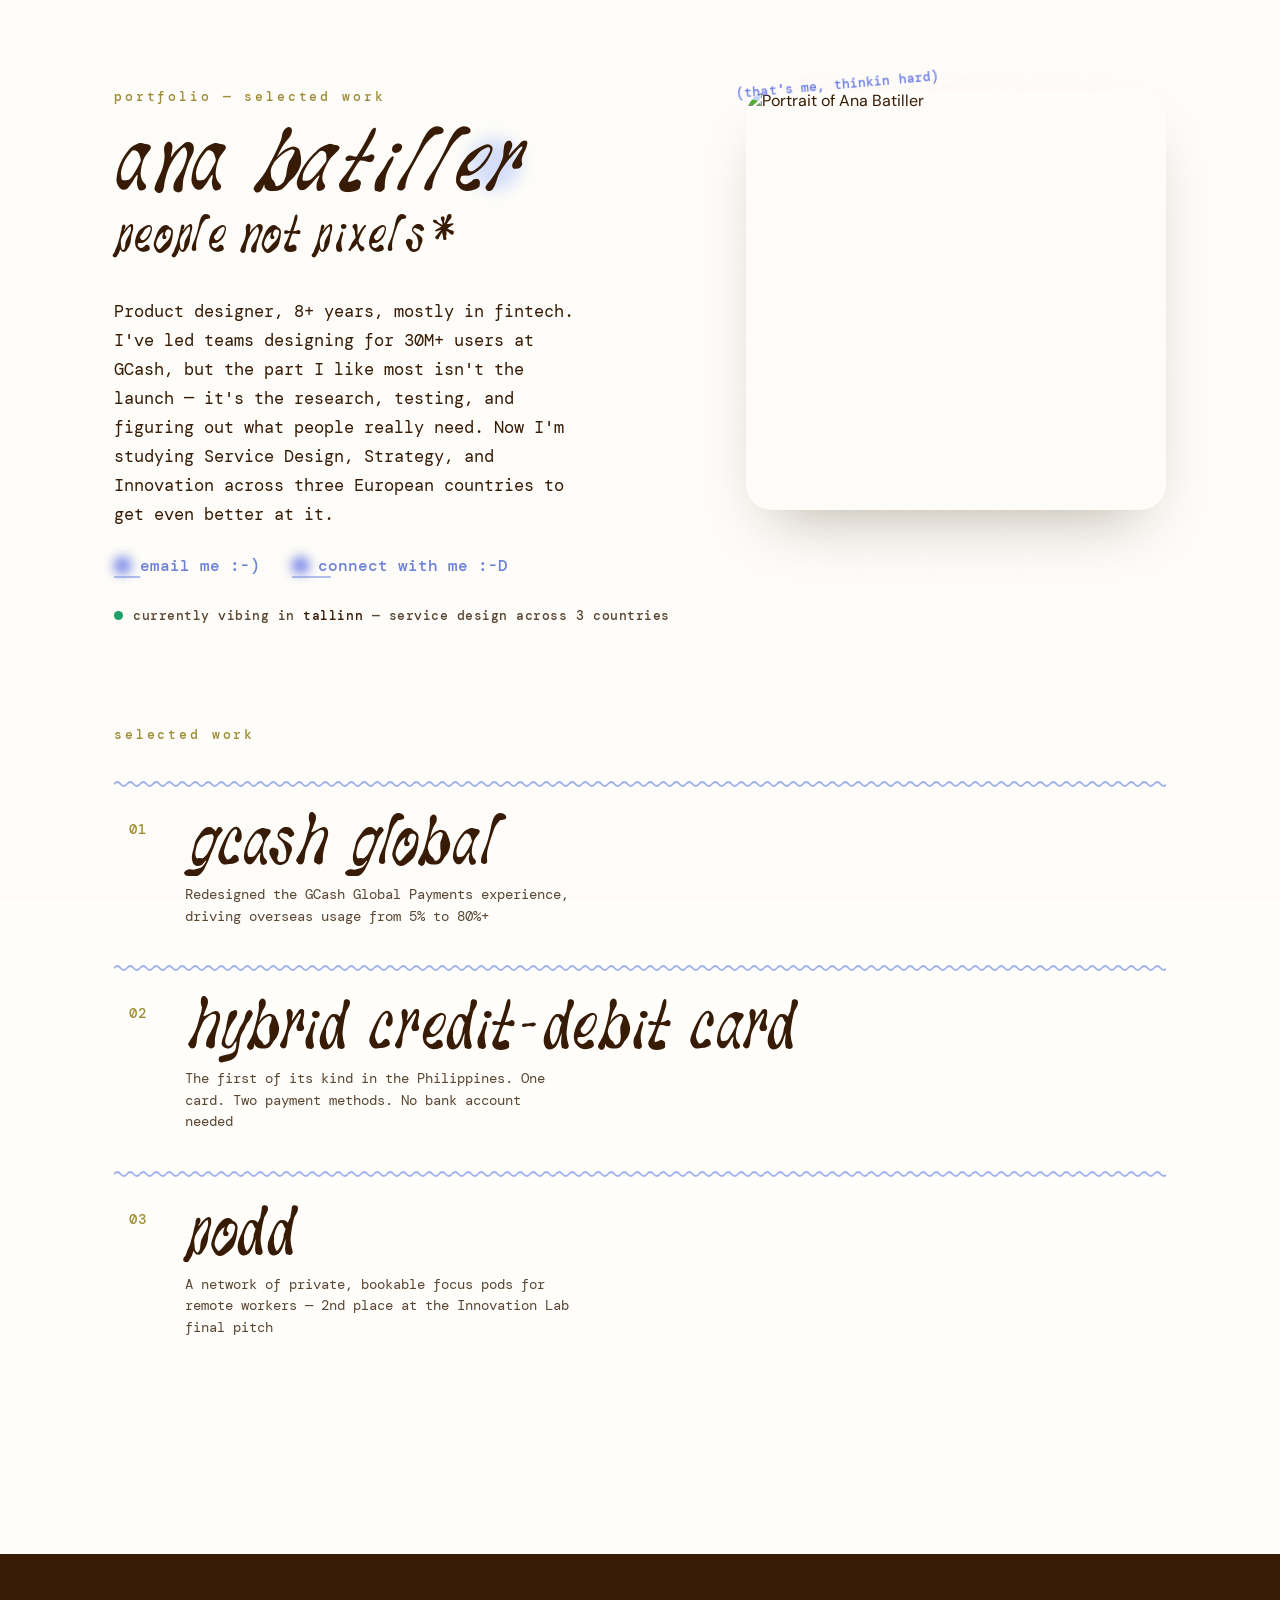
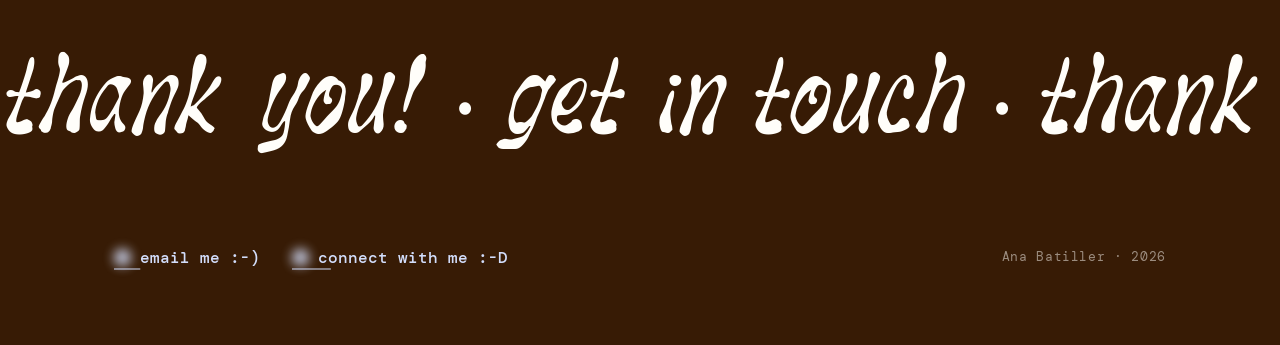
==== index.html @ cfeac2da "Build the production static site from the design prototypes Deployable pages at the repo root, recre" ====
<!DOCTYPE html>
<html lang="en">
<head>
<meta charset="utf-8">
<meta name="viewport" content="width=device-width, initial-scale=1">
<title>Ana Batiller — Product Designer</title>
<meta name="description" content="Product designer, 8+ years, mostly in fintech. Selected work: GCash Global, Hybrid Credit-Debit Card, and PODD.">
<meta property="og:title" content="Ana Batiller — Product Designer">
<meta property="og:description" content="Product designer, 8+ years, mostly in fintech. People not pixels.">
<meta property="og:type" content="website">
<meta property="og:image" content="images/ab-portrait.webp">
<link rel="icon" href="data:image/svg+xml,%3Csvg xmlns='http://www.w3.org/2000/svg' viewBox='0 0 64 64'%3E%3Cdefs%3E%3Cfilter id='b' x='-50%25' y='-50%25' width='200%25' height='200%25'%3E%3CfeGaussianBlur stdDeviation='4'/%3E%3C/filter%3E%3C/defs%3E%3Ccircle cx='32' cy='32' r='20' fill='%236E82DB' filter='url(%23b)'/%3E%3C/svg%3E">
<link rel="preconnect" href="https://fonts.googleapis.com">
<link rel="preconnect" href="https://fonts.gstatic.com" crossorigin>
<link rel="stylesheet" href="https://fonts.googleapis.com/css2?family=Fraunces:ital,opsz,wght,SOFT@0,9..144,300..900,0..100;1,9..144,300..900,0..100&family=DM+Mono:ital,wght@0,400;0,500;1,400&family=DM+Sans:opsz,wght@9..40,400;9..40,500;9..40,700&display=swap">
<link rel="stylesheet" href="assets/site.css">
<script>(function(){try{if(!window.matchMedia('(prefers-reduced-motion: reduce)').matches){document.documentElement.classList.add('js-anim');}}catch(e){}})();</script>
<style>
  /* ---- hero wordmark (page-specific) ---- */
  .ab-ltr{display:inline-block;}
  .ab-ltr-in{display:inline-block; will-change:transform;}
  @keyframes ab-rise{from{opacity:0; transform:translateY(90%) rotate(5deg);} to{opacity:1; transform:none;}}
  html.js-anim .ab-ltr{opacity:0; animation:ab-rise .8s var(--ease-out) forwards;}
  html.reveal-all .ab-ltr{opacity:1 !important; animation:none !important;}
  /* ---- work index (page-specific) ---- */
  .ab-idx-row{position:relative; display:grid; grid-template-columns:auto 1fr; align-items:center; gap:clamp(16px,3vw,44px); padding:clamp(22px,2.8vw,38px) clamp(6px,1.2vw,18px); background-image:url("data:image/svg+xml,%3Csvg xmlns='http://www.w3.org/2000/svg' width='26' height='9' viewBox='0 0 26 9' fill='none'%3E%3Cpath d='M0 5 Q3.25 1 6.5 5 T13 5 T19.5 5 T26 5' stroke='%239FB2EE' stroke-width='1.8' stroke-linecap='round'/%3E%3C/svg%3E"); background-repeat:repeat-x; background-position:top left; background-size:26px 9px; text-decoration:none; color:var(--ink);}
  .ab-idx-row::before{content:""; position:absolute; top:0; bottom:0; left:-50vw; right:-50vw; z-index:-1; background:transparent; pointer-events:none; transition:background .45s cubic-bezier(.16,1,.3,1);}
  .ab-idx-row:hover::before{background:var(--skyTint);}
  .ab-idx-num{font:500 14px/1 'DM Mono',monospace; letter-spacing:.05em; color:var(--olive); align-self:start; padding-top:.5em; transition:color .4s;}
  .ab-idx-row:hover .ab-idx-num{color:var(--accent);}
  .ab-idx-title{margin:0; font-family:'DM Mono',monospace; font-variation-settings:'opsz' 144,'SOFT' 60; font-weight:500; font-size:clamp(30px,4.8vw,60px); line-height:.95; letter-spacing:-.03em; color:var(--ink); transition:color .45s cubic-bezier(.16,1,.3,1);}
  .ab-idx-row:hover .ab-idx-title{color:var(--accent);}
  .ab-idx-meta{margin:12px 0 0; font:400 14px/1.55 'DM Mono',monospace; color:var(--body); max-width:48ch;}
</style>
</head>
<body>
<div style="font-family:'DM Sans',sans-serif; position:relative;">

  <!-- ============================== HERO ============================== -->
  <header style="max-width:1180px; margin:0 auto; padding:clamp(40px,7vw,96px) clamp(24px,5vw,64px) clamp(48px,6vw,80px);">
    <div class="ab-hero-grid" style="display:grid; grid-template-columns:1.15fr .85fr; gap:clamp(32px,5vw,72px); align-items:start;">
      <div>
        <div data-reveal="" style="font:500 13px/1 'DM Mono',monospace; letter-spacing:.22em; text-transform:lowercase; color:var(--olive); margin-bottom:28px;">Portfolio — Selected work</div>
        <div class="ab-wordmark" style="display:inline-block; position:relative;">
          <h1 style="margin:0; position:relative; white-space:nowrap; font-family:'DM Mono',monospace; font-variation-settings:'opsz' 144,'SOFT' 90; font-weight:340; font-size:clamp(40px,6vw,80px); line-height:.86; letter-spacing:-.02em;"><span class="ab-ltr" style="animation-delay:0s"><span class="ab-ltr-in">a</span></span><span class="ab-ltr" style="animation-delay:.05s"><span class="ab-ltr-in">n</span></span><span class="ab-ltr" style="animation-delay:.1s"><span class="ab-ltr-in">a</span></span><span style="display:inline-block; width:.3em"></span><span class="ab-ltr" style="animation-delay:.18s"><span class="ab-ltr-in" style="font-style:italic">b</span></span><span class="ab-ltr" style="animation-delay:.23s"><span class="ab-ltr-in" style="font-style:italic">a</span></span><span class="ab-ltr" style="animation-delay:.28s"><span class="ab-ltr-in" style="font-style:italic">t</span></span><span class="ab-ltr" style="animation-delay:.33s"><span class="ab-ltr-in" style="font-style:italic">i</span></span><span class="ab-ltr" style="animation-delay:.38s"><span class="ab-ltr-in" style="font-style:italic">l</span></span><span class="ab-ltr" style="animation-delay:.43s"><span class="ab-ltr-in" style="font-style:italic">l</span></span><span class="ab-ltr" style="animation-delay:.48s"><span class="ab-ltr-in" style="font-style:italic">e</span></span><span class="ab-ltr" style="animation-delay:.53s"><span class="ab-ltr-in" style="font-style:italic">r</span></span><span class="ab-blob" aria-hidden="true" style="position:absolute; right:-.04em; top:50%; margin-top:-.34em; width:.68em; height:.68em; border-radius:50%; background:var(--sky); filter:blur(8px); opacity:.9; z-index:-1; animation:ab-float 6s ease-in-out infinite;"></span></h1>
        </div>
        <div class="ab-wordmark" style="margin-top:18px; display:block; position:relative;">
          <h2 style="margin:0; font-family:'DM Mono',monospace; font-variation-settings:'opsz' 96,'SOFT' 60; font-weight:500; font-size:clamp(26px,3.4vw,46px); line-height:1.02; letter-spacing:-.02em;"><span class="ab-ltr" style="animation-delay:0s"><span class="ab-ltr-in">P</span></span><span class="ab-ltr" style="animation-delay:.04s"><span class="ab-ltr-in">e</span></span><span class="ab-ltr" style="animation-delay:.08s"><span class="ab-ltr-in">o</span></span><span class="ab-ltr" style="animation-delay:.12s"><span class="ab-ltr-in">p</span></span><span class="ab-ltr" style="animation-delay:.16s"><span class="ab-ltr-in">l</span></span><span class="ab-ltr" style="animation-delay:.2s"><span class="ab-ltr-in">e</span></span><span style="display:inline-block; width:.3em"></span><span class="ab-ltr" style="animation-delay:.26s"><span class="ab-ltr-in">n</span></span><span class="ab-ltr" style="animation-delay:.3s"><span class="ab-ltr-in">o</span></span><span class="ab-ltr" style="animation-delay:.34s"><span class="ab-ltr-in">t</span></span><span style="display:inline-block; width:.3em"></span><span class="ab-ltr" style="animation-delay:.4s"><span class="ab-ltr-in">p</span></span><span class="ab-ltr" style="animation-delay:.44s"><span class="ab-ltr-in">i</span></span><span class="ab-ltr" style="animation-delay:.48s"><span class="ab-ltr-in">x</span></span><span class="ab-ltr" style="animation-delay:.52s"><span class="ab-ltr-in">e</span></span><span class="ab-ltr" style="animation-delay:.56s"><span class="ab-ltr-in">l</span></span><span class="ab-ltr" style="animation-delay:.6s"><span class="ab-ltr-in">s</span></span><span style="display:inline-block; width:.15em"></span><span class="ab-ltr" style="animation-delay:.66s"><span class="ab-ltr-in">*</span></span></h2>
        </div>
        <p data-reveal="" style="max-width:46ch; font:400 17px/1.7 'DM Mono',monospace; color:var(--ink); margin:clamp(24px,3vw,40px) 0 28px;">Product designer, 8+ years, mostly in fintech. I've led teams designing for 30M+ users at GCash, but the part I like most isn't the launch — it's the research, testing, and figuring out what people really need. Now I'm studying Service Design, Strategy, and Innovation across three European countries to get even better at it.</p>
        <div data-reveal="" style="display:flex; gap:32px; flex-wrap:wrap; align-items:center;">
          <a class="ablink" data-magnetic="" href="mailto:anabatillerr@gmail.com" style="display:inline-flex; align-items:center; gap:9px;"><span aria-hidden="true" style="width:17px; height:17px; border-radius:50%; background:var(--accent); filter:blur(6px); opacity:.85;"></span>email me :-)</a>
          <a class="ablink" data-magnetic="" href="https://www.linkedin.com/in/anapatriciabatiller/" target="_blank" rel="noopener" style="display:inline-flex; align-items:center; gap:9px;"><span aria-hidden="true" style="width:17px; height:17px; border-radius:50%; background:var(--accent); filter:blur(6px); opacity:.85;"></span>connect with me :-D</a>
        </div>
        <div data-reveal="" style="margin-top:clamp(24px,2.6vw,34px); display:inline-flex; align-items:center; gap:10px; font:500 13px/1.4 'DM Mono',monospace; letter-spacing:.04em; color:var(--body);"><span aria-hidden="true" style="flex:none; width:9px; height:9px; border-radius:50%; background:#1FA06A; animation:ab-pulse 2.2s ease-out infinite;"></span><span>currently vibing in <span style="color:var(--ink);">tallinn</span> — service design across 3 countries</span></div>
      </div>
      <div data-reveal="" data-tilt="" style="transform-style:preserve-3d; position:relative; width:100%; aspect-ratio:1/1;">
        <span class="ab-aside" style="position:absolute; top:-14px; left:-10px; z-index:2; transform:rotate(-5deg);">(that's me, thinkin hard)</span>
        <img src="images/ab-portrait.webp" alt="Portrait of Ana Batiller" data-tilt-in="" style="position:absolute; inset:0; width:100%; height:100%; object-fit:cover; border-radius:26px; box-shadow:0 30px 60px -28px rgba(55,27,5,.35); display:block;">
      </div>
    </div>
  </header>

  <!-- ============================== WORK INDEX ============================== -->
  <section style="max-width:1180px; margin:0 auto; padding:clamp(8px,2vw,28px) clamp(24px,5vw,64px) clamp(32px,5vw,72px);">
    <div data-reveal="" style="font:500 13px/1 'DM Mono',monospace; letter-spacing:.22em; text-transform:lowercase; color:var(--olive); margin-bottom:clamp(20px,3vw,40px);">Selected work</div>
    <div id="ab-index" data-reveal="">
      <a class="ab-idx-row" href="global-payments/" data-num="01" data-cat="Fintech · GCash" style="--accent:#4F63E3;">
        <span class="ab-idx-num">01</span>
        <div>
          <h2 class="ab-idx-title">GCash Global</h2>
          <p class="ab-idx-meta">Redesigned the GCash Global Payments experience, driving overseas usage from 5% to 80%+</p>
        </div>
      </a>
      <a class="ab-idx-row" href="hybrid-credit-debit-card/" data-num="02" data-cat="Fintech · GCash" style="--accent:#F2643C;">
        <span class="ab-idx-num">02</span>
        <div>
          <h2 class="ab-idx-title">Hybrid Credit-Debit Card</h2>
          <p class="ab-idx-meta">The first of its kind in the Philippines. One card. Two payment methods. No bank account needed</p>
        </div>
      </a>
      <a class="ab-idx-row" href="podd/" data-num="03" data-cat="Innovation Lab · Team project" style="--accent:#C98A2E;">
        <span class="ab-idx-num">03</span>
        <div>
          <h2 class="ab-idx-title">PODD</h2>
          <p class="ab-idx-meta">A network of private, bookable focus pods for remote workers — 2nd place at the Innovation Lab final pitch</p>
        </div>
      </a>
    </div>
  </section>

  <!-- ============================== FOOTER ============================== -->
  <footer style="margin-top:clamp(64px,9vw,140px); background:var(--ink); color:var(--cream); overflow:hidden;">
    <div style="padding:clamp(48px,7vw,104px) 0 clamp(20px,3vw,40px);">
      <div data-mq="" data-base="34" aria-hidden="true" style="display:flex; width:max-content; white-space:nowrap; animation:ab-mq 34s linear infinite; will-change:transform;">
        <span style="font-family:var(--font-head); font-weight:500; font-size:clamp(38px,7.2vw,102px); letter-spacing:-.01em; text-transform:lowercase; padding-right:.4em;">thank you! · get in touch · thank you! · get in touch · </span>
        <span style="font-family:var(--font-head); font-weight:500; font-size:clamp(38px,7.2vw,102px); letter-spacing:-.01em; text-transform:lowercase; padding-right:.4em;">thank you! · get in touch · thank you! · get in touch · </span>
      </div>
    </div>
    <div style="max-width:1180px; margin:0 auto; padding:clamp(32px,4vw,56px) clamp(24px,5vw,64px) clamp(48px,6vw,88px); display:flex; gap:36px; flex-wrap:wrap; align-items:center; justify-content:space-between;">
      <div style="display:flex; gap:32px; flex-wrap:wrap;">
        <a class="ablink" data-magnetic="" href="mailto:anabatillerr@gmail.com" style="color:var(--sky); display:inline-flex; align-items:center; gap:9px;"><span aria-hidden="true" style="width:17px; height:17px; border-radius:50%; background:var(--sky); filter:blur(6px); opacity:.95;"></span>email me :-)</a>
        <a class="ablink" data-magnetic="" href="https://www.linkedin.com/in/anapatriciabatiller/" target="_blank" rel="noopener" style="color:var(--sky); display:inline-flex; align-items:center; gap:9px;"><span aria-hidden="true" style="width:17px; height:17px; border-radius:50%; background:var(--sky); filter:blur(6px); opacity:.95;"></span>connect with me :-D</a>
      </div>
      <div style="font:400 13px/1.6 'DM Mono',monospace; letter-spacing:.05em; color:rgba(255,254,250,.5); text-align:right;">Ana Batiller · 2026</div>
    </div>
  </footer>

</div>
<script src="assets/motion.js"></script>
<script>window.ABMotion.initMotion({accent:'#4F63E3'});</script>
</body>
</html>
---- assets/site.css ----
/* ============================================================
   Ana Batiller — Portfolio (production stylesheet)
   Flattened from design/tokens/*.css + design/base.css.
   Fonts: Fraunces / DM Sans / DM Mono load via <link> in each
   page's head; Palmios is self-hosted next to this file.
   ============================================================ */

/* ---- Palmios — display headers (h1–h3). Palmios by Studio Ludis. ---- */
@font-face{
  font-family:'Palmios';
  src:url('Palmios.woff2') format('woff2');
  font-weight:400;
  font-style:normal;
  font-display:swap;
}

:root{
  /* --- base palette --- */
  --ab-ink:        #371B05;  /* near-black warm brown — headlines, dark surfaces */
  --ab-cream:      #FFFEFA;  /* warm off-white — the page */
  --ab-body:       #5A4632;  /* clay brown — body copy */
  --ab-sky:        #D2DDFB;  /* periwinkle — hairlines, selection */
  --ab-accent:     #6E82DB;  /* periwinkle-blue — primary accent */
  --ab-olive:      #9E8D35;  /* antique gold — eyebrows, numerals */
  --ab-sky-tint:   #EEF2FE;  /* palest blue — cool card surface */
  --ab-olive-tint: #F7F2E2;  /* palest gold — warm card surface */
  --ab-cursor:     #FB885B;  /* clay-coral — cursor glow only (multiply blend) */

  /* --- semantic aliases --- */
  --text-primary:    var(--ab-ink);
  --text-body:       var(--ab-body);
  --text-accent:     var(--ab-accent);
  --text-eyebrow:    var(--ab-olive);
  --text-on-ink:     var(--ab-cream);

  --surface-page:      var(--ab-cream);
  --surface-card-cool: var(--ab-sky-tint);
  --surface-card-warm: var(--ab-olive-tint);
  --surface-ink:       var(--ab-ink);

  --line:        var(--ab-sky);
  --selection:   var(--ab-sky);

  /* --- legacy short names (page markup uses these) --- */
  --ink:       var(--ab-ink);
  --cream:     var(--ab-cream);
  --body:      var(--ab-body);
  --sky:       var(--ab-sky);
  --accent:    var(--ab-accent);
  --olive:     var(--ab-olive);
  --skyTint:   var(--ab-sky-tint);
  --oliveTint: var(--ab-olive-tint);

  /* --- families --- */
  --font-head:    'Palmios', 'Fraunces', serif;  /* h1–h3 display headers */
  --font-display: 'Fraunces', serif;
  --font-body:    'DM Sans', sans-serif;
  --font-mono:    'DM Mono', monospace;

  /* --- display scale (fluid) --- */
  --type-hero:     clamp(56px, 10vw, 132px);
  --type-display:  clamp(46px, 8vw, 116px);
  --type-h2:       clamp(28px, 3.6vw, 46px);
  --type-h3:       clamp(30px, 4.5vw, 56px);
  --type-tagline:  clamp(19px, 2vw, 24px);
  --type-body:     18px;
  --type-meta:     15px;
  --type-eyebrow:  13px;

  /* --- weights & optical (Fraunces is variable) --- */
  --fr-light:   340;
  --fr-bold:    700;
  --fr-black:   900;

  /* --- tracking --- */
  --track-eyebrow: .2em;
  --track-tight:   -.02em;
  --track-tighter: -.03em;

  /* --- line-height --- */
  --leading-display: .9;
  --leading-body:    1.75;

  /* --- easing --- */
  --ease-out: cubic-bezier(.16, 1, .3, 1);   /* the only curve used */

  /* --- durations --- */
  --dur-reveal: .92s;
  --dur-mask:   1.05s;
  --dur-hover:  .5s;
  --dur-tilt:   .6s;

  /* --- reveal --- */
  --reveal-shift: 46px;
  --reveal-scale: .975;

  /* --- radii --- */
  --radius-card:  22px;
  --radius-media: 22px;
  --radius-soft:  14px;
  --radius-pill:  999px;

  /* --- lines & borders --- */
  --border-hair: 1.5px solid var(--line);

  /* --- shadows (warm, long, low-opacity) --- */
  --shadow-media: 0 30px 60px -34px rgba(55, 27, 5, .30);
  --shadow-float: 0 26px 54px -28px rgba(55, 27, 5, .45);

  /* --- motifs --- */
  --dot-blur: 8px;
}

/* ============================================================
   BASE — shared resets, motion classes, link treatment
   ============================================================ */
*{box-sizing:border-box;}
html,body{margin:0;}
html{overflow-x:hidden;}
body{background:var(--surface-page); color:var(--text-primary); -webkit-font-smoothing:antialiased; overflow-x:hidden;}
::selection{background:var(--selection); color:var(--ab-ink);}

/* motifs */
@keyframes ab-float{0%,100%{transform:translateY(0)}50%{transform:translateY(-9px)}}
@keyframes ab-mq{to{transform:translateX(-50%)}}

/* reveal-on-scroll + masked line wipe (toggled by page logic) */
html.js-anim [data-reveal]{opacity:0; transform:translateY(var(--reveal-shift)) scale(var(--reveal-scale)) rotate(var(--rot,0deg)); transform-origin:center top; transition:opacity var(--dur-reveal) var(--ease-out), transform var(--dur-reveal) var(--ease-out);}
html.js-anim [data-reveal].in{opacity:1; transform:rotate(var(--rot,0deg));}
html.js-anim [data-mask]{overflow:hidden; padding-bottom:.1em;}
html.js-anim [data-mask] > [data-line]{display:block; transform:translateY(118%); transition:transform var(--dur-mask) var(--ease-out);}
html.js-anim [data-mask].in > [data-line]{transform:translateY(0);}
html.reveal-all [data-reveal]{opacity:1 !important; transform:rotate(var(--rot,0deg)) !important; transition:none !important;}
html.reveal-all [data-mask] > [data-line]{opacity:1 !important; transform:none !important; transition:none !important;}
html.reveal-all [data-mask]{overflow:visible !important;}

/* link with draw-in underline + blurred dot (dot is inline per use) */
a.ablink{position:relative; text-decoration:none; color:var(--text-accent); font:500 16px/1 var(--font-mono);}
a.ablink::after{content:""; position:absolute; left:0; right:0; bottom:-3px; height:1.5px; background:currentColor; transform:scaleX(.18); transform-origin:left; transition:transform var(--dur-hover) var(--ease-out); opacity:.5;}
a.ablink:hover::after{transform:scaleX(1); opacity:1;}

/* ============================================================
   SCRAPBOOK — paper grain, squiggle dividers, tilted cards
   ============================================================ */
/* subtle paper grain over the whole page (pointer-transparent) */
body::after{content:""; position:fixed; inset:0; pointer-events:none; z-index:9000; opacity:.05; mix-blend-mode:multiply; background-image:url("data:image/svg+xml,%3Csvg xmlns='http://www.w3.org/2000/svg' width='160' height='160'%3E%3Cfilter id='n'%3E%3CfeTurbulence type='fractalNoise' baseFrequency='0.8' numOctaves='2' stitchTiles='stitch'/%3E%3CfeColorMatrix type='saturate' values='0'/%3E%3C/filter%3E%3Crect width='100%25' height='100%25' filter='url(%23n)'/%3E%3C/svg%3E"); background-size:160px 160px;}

/* hand-drawn squiggle as a top divider on cream surfaces */
.ab-rule-top{background-image:url("data:image/svg+xml,%3Csvg xmlns='http://www.w3.org/2000/svg' width='26' height='9' viewBox='0 0 26 9' fill='none'%3E%3Cpath d='M0 5 Q3.25 1 6.5 5 T13 5 T19.5 5 T26 5' stroke='%239FB2EE' stroke-width='1.8' stroke-linecap='round'/%3E%3C/svg%3E"); background-repeat:repeat-x; background-position:top left; background-size:26px 9px;}
/* same squiggle, light — for dark (ink) surfaces */
.ab-wave{height:9px; border:0; margin:0; background:url("data:image/svg+xml,%3Csvg xmlns='http://www.w3.org/2000/svg' width='26' height='9' viewBox='0 0 26 9' fill='none'%3E%3Cpath d='M0 5 Q3.25 1 6.5 5 T13 5 T19.5 5 T26 5' stroke='%23D2DDFB' stroke-width='1.8' stroke-linecap='round'/%3E%3C/svg%3E") repeat-x left center; background-size:26px 9px;}

/* scrapbook card tilt — alternating rest angles; straighten on hover (motion.js) */
.ab-cards > [data-reveal]:nth-child(3n+1){--rot:-1.5deg;}
.ab-cards > [data-reveal]:nth-child(3n+2){--rot:1.1deg;}
.ab-cards > [data-reveal]:nth-child(3n){--rot:-0.6deg;}

/* Palmios for headers only. Headings carry inline font-family:'DM Mono' tuned
   for that face, so override with !important; eyebrows/labels/numerals are
   div/span/p and keep DM Mono. font-variation-settings (opsz/SOFT) simply
   no-op on Palmios. Tracking relaxed since Palmios is wider than mono. */
h1, h2, h3{
  font-family:var(--font-head) !important;
  letter-spacing:-.01em !important;
  text-transform:lowercase;
}

/* ============================================================
   PLAYFUL VOICE — cheeky cursor, margin asides, status pulse
   ============================================================ */
/* coral Palmios asterisk cursor at the pointer (the soft glow trails behind it) */
html, body{cursor:url("[data-uri]") 13 13, auto;}
a, button, label, [data-magnetic], [role="button"]{cursor:url("[data-uri]") 17 17, pointer;}

/* margin asides — playful mono scribbles in the gutter */
.ab-aside{font:500 13px/1.45 'DM Mono',monospace; color:var(--accent); transform:rotate(-3.5deg); opacity:.85; letter-spacing:.01em; pointer-events:none; text-wrap:balance;}

/* "currently vibing" live-dot pulse */
@keyframes ab-pulse{0%{box-shadow:0 0 0 0 rgba(31,160,106,.5)}70%{box-shadow:0 0 0 11px rgba(31,160,106,0)}100%{box-shadow:0 0 0 0 rgba(31,160,106,0)}}

/* Reduced motion: the js-anim gate already disables scroll reveals, but the
   marquee, floating blob, pulse dot and letter-rise run from inline styles —
   stop those too. */
@media (prefers-reduced-motion: reduce){
  *, *::before, *::after{animation-duration:.01s !important; animation-iteration-count:1 !important; transition-duration:.01s !important;}
}

/* ============================================================
   RESPONSIVE — the prototypes were desktop-first; collapse the
   multi-column grids on small screens so nothing crushes.
   ============================================================ */
@media (max-width: 760px){
  .ab-grid-2, .ab-grid-3{grid-template-columns:1fr !important;}
  .ab-hero-grid{grid-template-columns:1fr !important;}
  .ab-half-img{width:100% !important; margin-left:0 !important; margin-right:0 !important;}
}
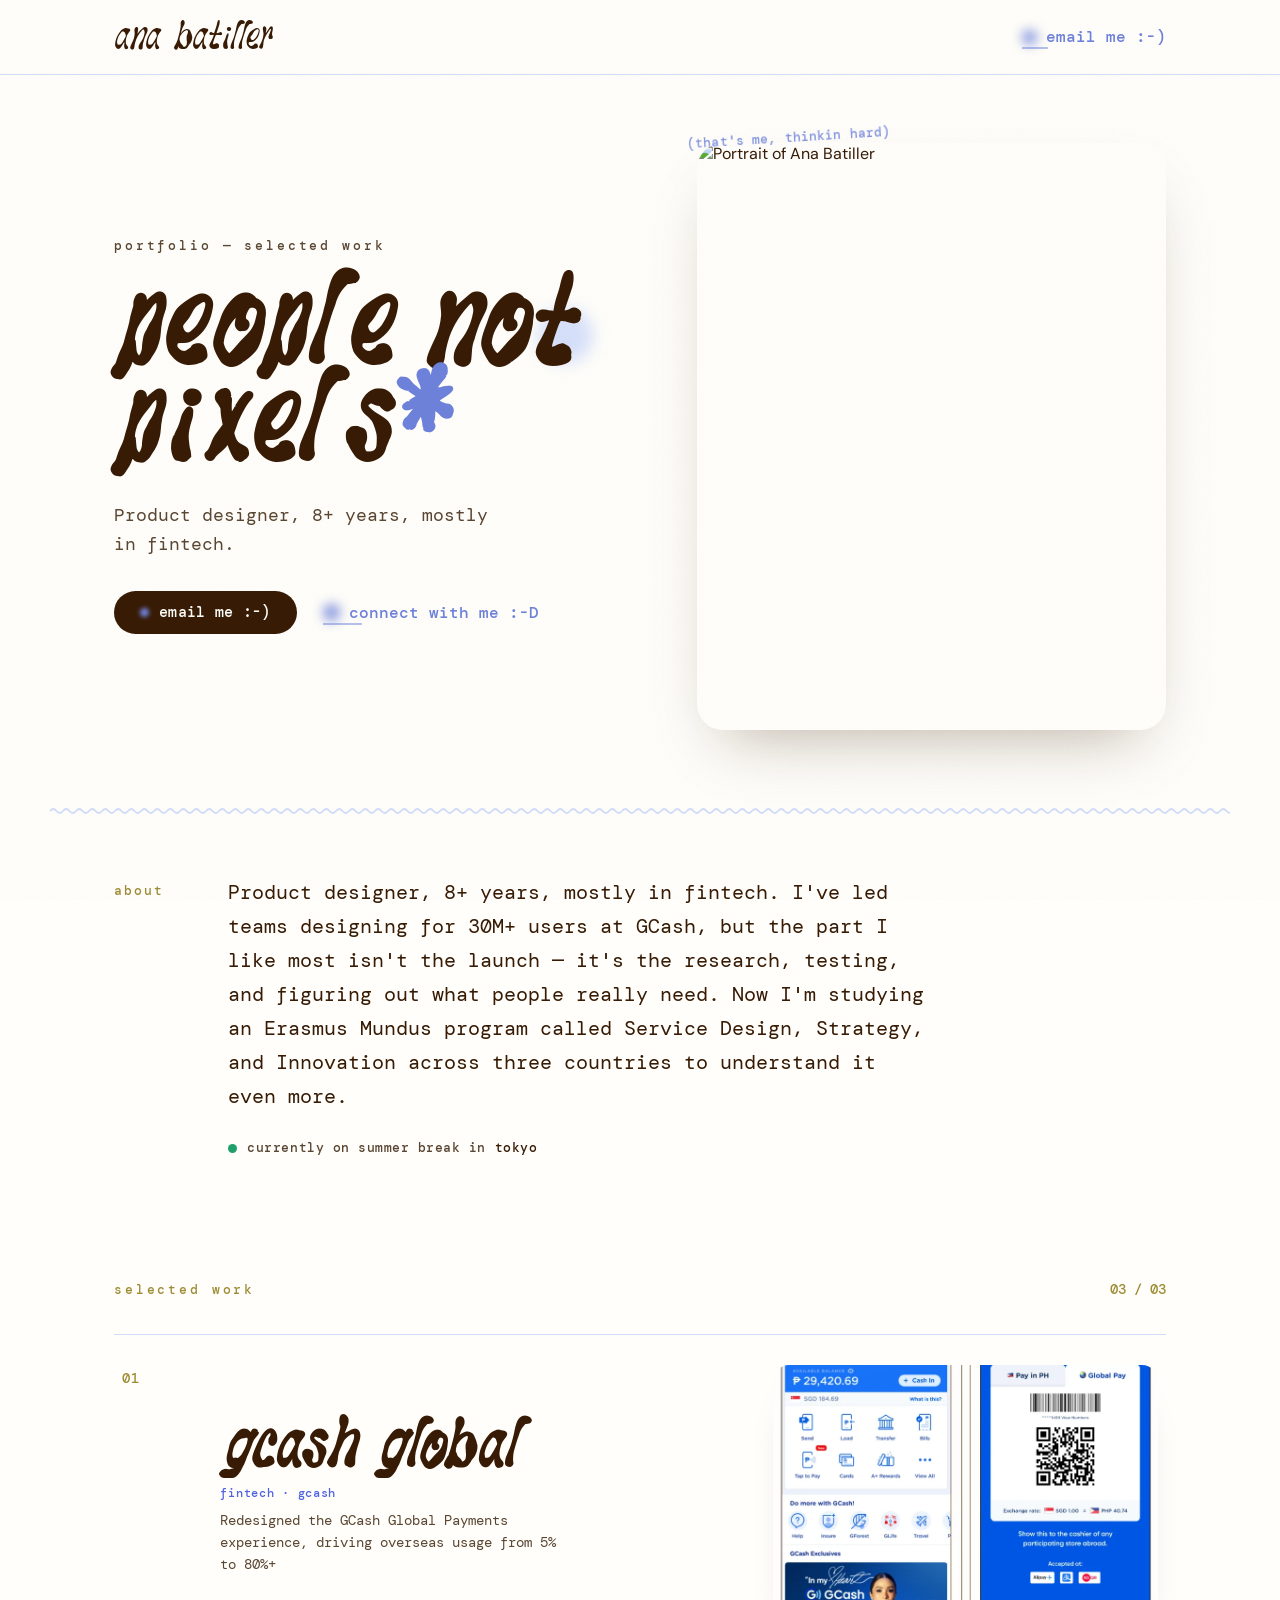
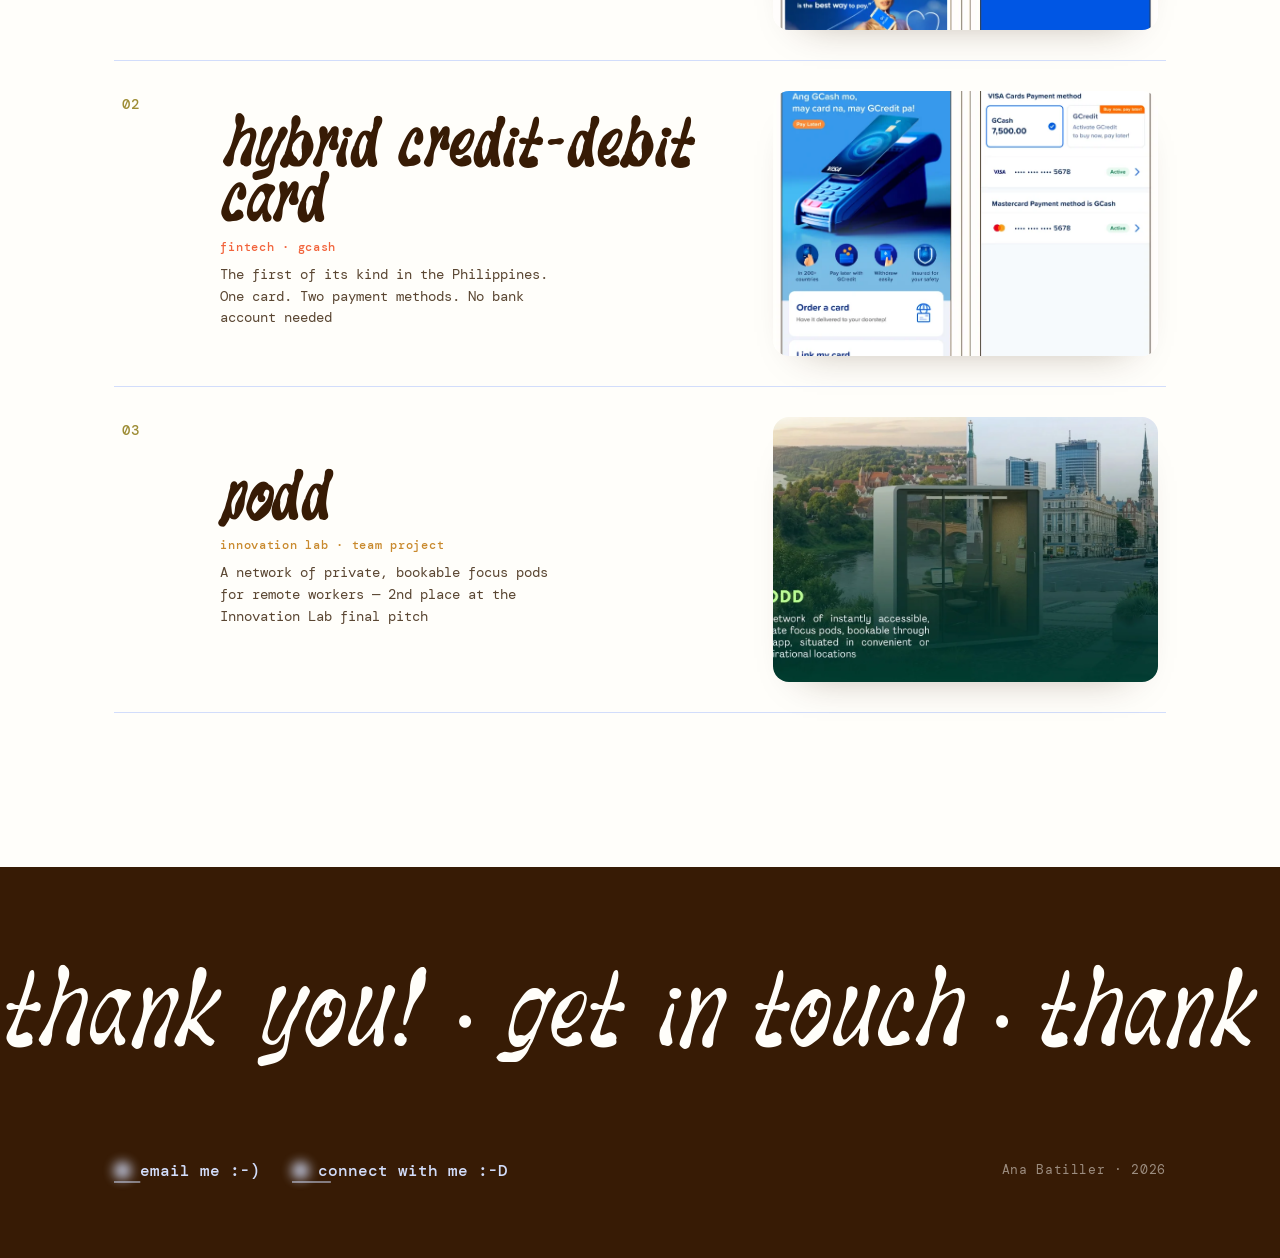
==== commit 23d241c0: "Give homepage work index dedicated thumbnails Decouples the landing-page case thumbnails from the ca" ====
--- a/index.html
+++ b/index.html
@@ -16,81 +16,165 @@
 <link rel="stylesheet" href="assets/site.css">
 <script>(function(){try{if(!window.matchMedia('(prefers-reduced-motion: reduce)').matches){document.documentElement.classList.add('js-anim');}}catch(e){}})();</script>
 <style>
-  /* ---- hero wordmark (page-specific) ---- */
+  /* ---- hero wordmark letter rise (page-specific) ---- */
   .ab-ltr{display:inline-block;}
   .ab-ltr-in{display:inline-block; will-change:transform;}
   @keyframes ab-rise{from{opacity:0; transform:translateY(90%) rotate(5deg);} to{opacity:1; transform:none;}}
   html.js-anim .ab-ltr{opacity:0; animation:ab-rise .8s var(--ease-out) forwards;}
   html.reveal-all .ab-ltr{opacity:1 !important; animation:none !important;}
-  /* ---- work index (page-specific) ---- */
-  .ab-idx-row{position:relative; display:grid; grid-template-columns:auto 1fr; align-items:center; gap:clamp(16px,3vw,44px); padding:clamp(22px,2.8vw,38px) clamp(6px,1.2vw,18px); background-image:url("data:image/svg+xml,%3Csvg xmlns='http://www.w3.org/2000/svg' width='26' height='9' viewBox='0 0 26 9' fill='none'%3E%3Cpath d='M0 5 Q3.25 1 6.5 5 T13 5 T19.5 5 T26 5' stroke='%239FB2EE' stroke-width='1.8' stroke-linecap='round'/%3E%3C/svg%3E"); background-repeat:repeat-x; background-position:top left; background-size:26px 9px; text-decoration:none; color:var(--ink);}
-  .ab-idx-row::before{content:""; position:absolute; top:0; bottom:0; left:-50vw; right:-50vw; z-index:-1; background:transparent; pointer-events:none; transition:background .45s cubic-bezier(.16,1,.3,1);}
+
+  /* ---- shared layout ---- */
+  .ab-wrap{max-width:1180px; margin:0 auto; padding-left:clamp(24px,5vw,64px); padding-right:clamp(24px,5vw,64px);}
+  .ab-eyebrow{font:500 13px/1 'DM Mono',monospace; letter-spacing:.22em; text-transform:lowercase; color:var(--body);}
+
+  /* ---- header: name bigger + readable, one persistent contact ---- */
+  .ab-nav{position:sticky; top:0; z-index:100; background:rgba(255,254,250,.82); backdrop-filter:blur(10px); -webkit-backdrop-filter:blur(10px); border-bottom:1.5px solid var(--sky);}
+  .ab-nav-in{display:flex; align-items:center; justify-content:space-between; gap:20px; height:74px;}
+  .ab-nav-mark{font-family:var(--font-head); font-size:clamp(26px,3.2vw,34px); line-height:1; text-transform:lowercase; letter-spacing:-.01em; color:var(--ink); text-decoration:none;}
+  .ab-nav-mark:hover{color:var(--accent);}
+
+  /* ---- hero ---- */
+  .ab-hero{padding-top:clamp(36px,5.5vw,68px); padding-bottom:clamp(44px,6vw,84px);}
+  .ab-hero-grid{display:grid; grid-template-columns:1.05fr .95fr; gap:clamp(32px,5vw,72px); align-items:center;}
+  .ab-hero h1{margin:0; position:relative; white-space:normal; font-family:var(--font-head); font-size:clamp(54px,8.6vw,116px); line-height:.88; letter-spacing:-.02em;}
+  .ab-hero h1 .ab-star{color:var(--accent);}
+  .ab-hero-sub{max-width:34ch; font:400 18px/1.6 'DM Mono',monospace; color:var(--body); margin:clamp(20px,2.6vw,30px) 0 clamp(24px,3vw,32px);}
+  .ab-cta-row{display:flex; gap:26px; flex-wrap:wrap; align-items:center;}
+  .ab-cta{display:inline-flex; align-items:center; gap:10px; padding:14px 26px; border-radius:999px; background:var(--ink); color:var(--cream); font:500 15px/1 'DM Mono',monospace; letter-spacing:.02em; text-decoration:none; transition:transform .5s var(--ease-out), background .5s var(--ease-out);}
+  .ab-cta:hover{background:#4a260a;}
+  .ab-cta:active{transform:scale(.97);}
+  .ab-cta .ab-cta-dot{width:9px; height:9px; border-radius:50%; background:var(--accent); filter:blur(2px);}
+  .ab-hero-portrait{position:relative; width:100%; aspect-ratio:4/5; transform-style:preserve-3d;}
+  .ab-hero-portrait img{position:absolute; inset:0; width:100%; height:100%; object-fit:cover; border-radius:26px; box-shadow:0 30px 60px -28px rgba(55,27,5,.35); display:block;}
+
+  /* ---- about (bio verbatim, own block) ---- */
+  .ab-about{padding-top:clamp(38px,5vw,60px); padding-bottom:clamp(38px,5vw,60px);}
+  .ab-about-grid{display:grid; grid-template-columns:auto 1fr; gap:clamp(28px,5vw,80px); align-items:start;}
+  .ab-about-label{font:500 13px/1.6 'DM Mono',monospace; letter-spacing:.16em; text-transform:lowercase; color:var(--olive); white-space:nowrap; padding-top:6px;}
+  .ab-about p{max-width:58ch; font:400 20px/1.7 'DM Mono',monospace; color:var(--ink); margin:0;}
+  .ab-status{margin-top:26px; display:inline-flex; align-items:center; gap:10px; font:500 13px/1.4 'DM Mono',monospace; letter-spacing:.04em; color:var(--body);}
+  .ab-status .ab-live{flex:none; width:9px; height:9px; border-radius:50%; background:#1FA06A; animation:ab-pulse 2.2s ease-out infinite;}
+  .ab-status b{color:var(--ink); font-weight:500;}
+
+  /* ---- work index with real case imagery ---- */
+  .ab-work{padding-top:clamp(38px,5vw,72px); padding-bottom:clamp(44px,6vw,96px);}
+  .ab-work-head{display:flex; align-items:baseline; justify-content:space-between; gap:24px; margin-bottom:clamp(22px,3vw,42px);}
+  .ab-work-count{font:500 14px/1 'DM Mono',monospace; color:var(--olive);}
+  .ab-idx-row{position:relative; display:grid; grid-template-columns:60px 1.2fr .9fr; align-items:center; gap:clamp(18px,3vw,44px); padding:clamp(20px,2.4vw,30px) 8px; text-decoration:none; color:var(--ink); border-top:1.5px solid var(--sky);}
+  .ab-idx-row:last-child{border-bottom:1.5px solid var(--sky);}
+  .ab-idx-row::before{content:""; position:absolute; inset:0 -50vw; z-index:-1; background:transparent; transition:background .45s var(--ease-out);}
   .ab-idx-row:hover::before{background:var(--skyTint);}
-  .ab-idx-num{font:500 14px/1 'DM Mono',monospace; letter-spacing:.05em; color:var(--olive); align-self:start; padding-top:.5em; transition:color .4s;}
+  .ab-idx-num{font:500 14px/1 'DM Mono',monospace; letter-spacing:.05em; color:var(--olive); align-self:start; padding-top:6px; transition:color .4s;}
   .ab-idx-row:hover .ab-idx-num{color:var(--accent);}
-  .ab-idx-title{margin:0; font-family:'DM Mono',monospace; font-variation-settings:'opsz' 144,'SOFT' 60; font-weight:500; font-size:clamp(30px,4.8vw,60px); line-height:.95; letter-spacing:-.03em; color:var(--ink); transition:color .45s cubic-bezier(.16,1,.3,1);}
+  .ab-idx-title{margin:0; font-family:var(--font-head); font-size:clamp(30px,4.6vw,58px); line-height:.95; letter-spacing:-.02em; color:var(--ink); transition:color .45s var(--ease-out);}
   .ab-idx-row:hover .ab-idx-title{color:var(--accent);}
-  .ab-idx-meta{margin:12px 0 0; font:400 14px/1.55 'DM Mono',monospace; color:var(--body); max-width:48ch;}
+  .ab-idx-chip{display:inline-block; margin-top:12px; font:500 12px/1 'DM Mono',monospace; letter-spacing:.06em; text-transform:lowercase; color:var(--accent);}
+  .ab-idx-meta{margin:8px 0 0; font:400 14px/1.55 'DM Mono',monospace; color:var(--body); max-width:44ch;}
+  .ab-idx-thumb{width:100%; aspect-ratio:16/11; border-radius:16px; overflow:hidden; box-shadow:0 20px 40px -30px rgba(55,27,5,.4);}
+  .ab-idx-thumb img{width:100%; height:100%; object-fit:cover; display:block; transform:scale(1.02); transition:transform .6s var(--ease-out);}
+  .ab-idx-row:hover .ab-idx-thumb img{transform:scale(1.08);}
+
+  @media (max-width:820px){
+    .ab-hero-grid{grid-template-columns:1fr; gap:36px;}
+    .ab-hero-portrait{max-width:420px;}
+    .ab-about-grid{grid-template-columns:1fr; gap:14px;}
+    .ab-idx-row{grid-template-columns:44px 1fr;}
+    .ab-idx-thumb{grid-column:1 / -1; margin-top:8px; aspect-ratio:16/9;}
+  }
 </style>
 </head>
 <body>
 <div style="font-family:'DM Sans',sans-serif; position:relative;">
 
-  <!-- ============================== HERO ============================== -->
-  <header style="max-width:1180px; margin:0 auto; padding:clamp(40px,7vw,96px) clamp(24px,5vw,64px) clamp(48px,6vw,80px);">
-    <div class="ab-hero-grid" style="display:grid; grid-template-columns:1.15fr .85fr; gap:clamp(32px,5vw,72px); align-items:start;">
-      <div>
-        <div data-reveal="" style="font:500 13px/1 'DM Mono',monospace; letter-spacing:.22em; text-transform:lowercase; color:var(--olive); margin-bottom:28px;">Portfolio — Selected work</div>
-        <div class="ab-wordmark" style="display:inline-block; position:relative;">
-          <h1 style="margin:0; position:relative; white-space:nowrap; font-family:'DM Mono',monospace; font-variation-settings:'opsz' 144,'SOFT' 90; font-weight:340; font-size:clamp(40px,6vw,80px); line-height:.86; letter-spacing:-.02em;"><span class="ab-ltr" style="animation-delay:0s"><span class="ab-ltr-in">a</span></span><span class="ab-ltr" style="animation-delay:.05s"><span class="ab-ltr-in">n</span></span><span class="ab-ltr" style="animation-delay:.1s"><span class="ab-ltr-in">a</span></span><span style="display:inline-block; width:.3em"></span><span class="ab-ltr" style="animation-delay:.18s"><span class="ab-ltr-in" style="font-style:italic">b</span></span><span class="ab-ltr" style="animation-delay:.23s"><span class="ab-ltr-in" style="font-style:italic">a</span></span><span class="ab-ltr" style="animation-delay:.28s"><span class="ab-ltr-in" style="font-style:italic">t</span></span><span class="ab-ltr" style="animation-delay:.33s"><span class="ab-ltr-in" style="font-style:italic">i</span></span><span class="ab-ltr" style="animation-delay:.38s"><span class="ab-ltr-in" style="font-style:italic">l</span></span><span class="ab-ltr" style="animation-delay:.43s"><span class="ab-ltr-in" style="font-style:italic">l</span></span><span class="ab-ltr" style="animation-delay:.48s"><span class="ab-ltr-in" style="font-style:italic">e</span></span><span class="ab-ltr" style="animation-delay:.53s"><span class="ab-ltr-in" style="font-style:italic">r</span></span><span class="ab-blob" aria-hidden="true" style="position:absolute; right:-.04em; top:50%; margin-top:-.34em; width:.68em; height:.68em; border-radius:50%; background:var(--sky); filter:blur(8px); opacity:.9; z-index:-1; animation:ab-float 6s ease-in-out infinite;"></span></h1>
+  <!-- ============================== HEADER ============================== -->
+  <nav class="ab-nav">
+    <div class="ab-wrap ab-nav-in">
+      <a class="ab-nav-mark" href="#top">ana batiller</a>
+      <a class="ablink" data-magnetic href="mailto:anabatillerr@gmail.com" style="display:inline-flex; align-items:center; gap:9px;"><span aria-hidden="true" style="width:15px; height:15px; border-radius:50%; background:var(--accent); filter:blur(6px); opacity:.85;"></span>email me :-)</a>
+    </div>
+  </nav>
+
+  <main id="top">
+
+    <!-- ============================== HERO ============================== -->
+    <header class="ab-hero ab-wrap">
+      <div class="ab-hero-grid">
+        <div>
+          <div class="ab-eyebrow" data-reveal style="margin-bottom:26px;">portfolio — selected work</div>
+          <div class="ab-wordmark" style="display:inline-block; position:relative;">
+            <h1><span class="ab-ltr" style="animation-delay:0s"><span class="ab-ltr-in">p</span></span><span class="ab-ltr" style="animation-delay:.04s"><span class="ab-ltr-in">e</span></span><span class="ab-ltr" style="animation-delay:.08s"><span class="ab-ltr-in">o</span></span><span class="ab-ltr" style="animation-delay:.12s"><span class="ab-ltr-in">p</span></span><span class="ab-ltr" style="animation-delay:.16s"><span class="ab-ltr-in">l</span></span><span class="ab-ltr" style="animation-delay:.2s"><span class="ab-ltr-in">e</span></span><span style="display:inline-block; width:.3em"></span><span class="ab-ltr" style="animation-delay:.26s"><span class="ab-ltr-in">n</span></span><span class="ab-ltr" style="animation-delay:.3s"><span class="ab-ltr-in">o</span></span><span class="ab-ltr" style="animation-delay:.34s"><span class="ab-ltr-in">t</span></span><br><span class="ab-ltr" style="animation-delay:.4s"><span class="ab-ltr-in">p</span></span><span class="ab-ltr" style="animation-delay:.44s"><span class="ab-ltr-in">i</span></span><span class="ab-ltr" style="animation-delay:.48s"><span class="ab-ltr-in">x</span></span><span class="ab-ltr" style="animation-delay:.52s"><span class="ab-ltr-in">e</span></span><span class="ab-ltr" style="animation-delay:.56s"><span class="ab-ltr-in">l</span></span><span class="ab-ltr" style="animation-delay:.6s"><span class="ab-ltr-in">s</span></span><span class="ab-ltr" style="animation-delay:.66s"><span class="ab-ltr-in ab-star">*</span></span><span class="ab-blob" aria-hidden="true" style="position:absolute; right:-.14em; top:.28em; width:.5em; height:.5em; border-radius:50%; background:var(--sky); filter:blur(8px); opacity:.9; z-index:-1; animation:ab-float 6s ease-in-out infinite;"></span></h1>
+          </div>
+          <p class="ab-hero-sub" data-reveal>Product designer, 8+ years, mostly in fintech.</p>
+          <div class="ab-cta-row" data-reveal>
+            <a class="ab-cta" data-magnetic href="mailto:anabatillerr@gmail.com"><span class="ab-cta-dot" aria-hidden="true"></span>email me :-)</a>
+            <a class="ablink" data-magnetic href="https://www.linkedin.com/in/anapatriciabatiller/" target="_blank" rel="noopener" style="display:inline-flex; align-items:center; gap:9px;"><span aria-hidden="true" style="width:17px; height:17px; border-radius:50%; background:var(--accent); filter:blur(6px); opacity:.85;"></span>connect with me :-D</a>
+          </div>
         </div>
-        <div class="ab-wordmark" style="margin-top:18px; display:block; position:relative;">
-          <h2 style="margin:0; font-family:'DM Mono',monospace; font-variation-settings:'opsz' 96,'SOFT' 60; font-weight:500; font-size:clamp(26px,3.4vw,46px); line-height:1.02; letter-spacing:-.02em;"><span class="ab-ltr" style="animation-delay:0s"><span class="ab-ltr-in">P</span></span><span class="ab-ltr" style="animation-delay:.04s"><span class="ab-ltr-in">e</span></span><span class="ab-ltr" style="animation-delay:.08s"><span class="ab-ltr-in">o</span></span><span class="ab-ltr" style="animation-delay:.12s"><span class="ab-ltr-in">p</span></span><span class="ab-ltr" style="animation-delay:.16s"><span class="ab-ltr-in">l</span></span><span class="ab-ltr" style="animation-delay:.2s"><span class="ab-ltr-in">e</span></span><span style="display:inline-block; width:.3em"></span><span class="ab-ltr" style="animation-delay:.26s"><span class="ab-ltr-in">n</span></span><span class="ab-ltr" style="animation-delay:.3s"><span class="ab-ltr-in">o</span></span><span class="ab-ltr" style="animation-delay:.34s"><span class="ab-ltr-in">t</span></span><span style="display:inline-block; width:.3em"></span><span class="ab-ltr" style="animation-delay:.4s"><span class="ab-ltr-in">p</span></span><span class="ab-ltr" style="animation-delay:.44s"><span class="ab-ltr-in">i</span></span><span class="ab-ltr" style="animation-delay:.48s"><span class="ab-ltr-in">x</span></span><span class="ab-ltr" style="animation-delay:.52s"><span class="ab-ltr-in">e</span></span><span class="ab-ltr" style="animation-delay:.56s"><span class="ab-ltr-in">l</span></span><span class="ab-ltr" style="animation-delay:.6s"><span class="ab-ltr-in">s</span></span><span style="display:inline-block; width:.15em"></span><span class="ab-ltr" style="animation-delay:.66s"><span class="ab-ltr-in">*</span></span></h2>
+        <div class="ab-hero-portrait" data-reveal data-tilt>
+          <span class="ab-aside" style="position:absolute; top:-14px; left:-10px; z-index:2;">(that's me, thinkin hard)</span>
+          <img src="images/ab-portrait.webp" alt="Portrait of Ana Batiller" data-tilt-in>
         </div>
-        <p data-reveal="" style="max-width:46ch; font:400 17px/1.7 'DM Mono',monospace; color:var(--ink); margin:clamp(24px,3vw,40px) 0 28px;">Product designer, 8+ years, mostly in fintech. I've led teams designing for 30M+ users at GCash, but the part I like most isn't the launch — it's the research, testing, and figuring out what people really need. Now I'm studying Service Design, Strategy, and Innovation across three European countries to get even better at it.</p>
-        <div data-reveal="" style="display:flex; gap:32px; flex-wrap:wrap; align-items:center;">
-          <a class="ablink" data-magnetic="" href="mailto:anabatillerr@gmail.com" style="display:inline-flex; align-items:center; gap:9px;"><span aria-hidden="true" style="width:17px; height:17px; border-radius:50%; background:var(--accent); filter:blur(6px); opacity:.85;"></span>email me :-)</a>
-          <a class="ablink" data-magnetic="" href="https://www.linkedin.com/in/anapatriciabatiller/" target="_blank" rel="noopener" style="display:inline-flex; align-items:center; gap:9px;"><span aria-hidden="true" style="width:17px; height:17px; border-radius:50%; background:var(--accent); filter:blur(6px); opacity:.85;"></span>connect with me :-D</a>
+      </div>
+    </header>
+
+    <hr class="ab-wave ab-wrap" aria-hidden="true" style="max-width:1180px;">
+
+    <!-- ============================== ABOUT (bio verbatim) ============================== -->
+    <section class="ab-about ab-wrap">
+      <div class="ab-about-grid">
+        <div class="ab-about-label" data-reveal>about</div>
+        <div>
+          <p data-reveal>Product designer, 8+ years, mostly in fintech. I've led teams designing for 30M+ users at GCash, but the part I like most isn't the launch — it's the research, testing, and figuring out what people really need. Now I'm studying an Erasmus Mundus program called Service Design, Strategy, and Innovation across three countries to understand it even more.</p>
+          <div class="ab-status" data-reveal><span class="ab-live" aria-hidden="true"></span><span>currently on summer break in <b>tokyo</b></span></div>
         </div>
-        <div data-reveal="" style="margin-top:clamp(24px,2.6vw,34px); display:inline-flex; align-items:center; gap:10px; font:500 13px/1.4 'DM Mono',monospace; letter-spacing:.04em; color:var(--body);"><span aria-hidden="true" style="flex:none; width:9px; height:9px; border-radius:50%; background:#1FA06A; animation:ab-pulse 2.2s ease-out infinite;"></span><span>currently vibing in <span style="color:var(--ink);">tallinn</span> — service design across 3 countries</span></div>
       </div>
-      <div data-reveal="" data-tilt="" style="transform-style:preserve-3d; position:relative; width:100%; aspect-ratio:1/1;">
-        <span class="ab-aside" style="position:absolute; top:-14px; left:-10px; z-index:2; transform:rotate(-5deg);">(that's me, thinkin hard)</span>
-        <img src="images/ab-portrait.webp" alt="Portrait of Ana Batiller" data-tilt-in="" style="position:absolute; inset:0; width:100%; height:100%; object-fit:cover; border-radius:26px; box-shadow:0 30px 60px -28px rgba(55,27,5,.35); display:block;">
+    </section>
+
+    <!-- ============================== WORK INDEX ============================== -->
+    <section class="ab-work ab-wrap">
+      <div class="ab-work-head">
+        <div class="ab-eyebrow" data-reveal style="color:var(--olive);">selected work</div>
+        <span class="ab-work-count" data-reveal>03 / 03</span>
       </div>
-    </div>
-  </header>
+      <div id="ab-index" data-reveal>
 
-  <!-- ============================== WORK INDEX ============================== -->
-  <section style="max-width:1180px; margin:0 auto; padding:clamp(8px,2vw,28px) clamp(24px,5vw,64px) clamp(32px,5vw,72px);">
-    <div data-reveal="" style="font:500 13px/1 'DM Mono',monospace; letter-spacing:.22em; text-transform:lowercase; color:var(--olive); margin-bottom:clamp(20px,3vw,40px);">Selected work</div>
-    <div id="ab-index" data-reveal="">
-      <a class="ab-idx-row" href="global-payments/" data-num="01" data-cat="Fintech · GCash" style="--accent:#4F63E3;">
-        <span class="ab-idx-num">01</span>
-        <div>
-          <h2 class="ab-idx-title">GCash Global</h2>
-          <p class="ab-idx-meta">Redesigned the GCash Global Payments experience, driving overseas usage from 5% to 80%+</p>
-        </div>
-      </a>
-      <a class="ab-idx-row" href="hybrid-credit-debit-card/" data-num="02" data-cat="Fintech · GCash" style="--accent:#F2643C;">
-        <span class="ab-idx-num">02</span>
-        <div>
-          <h2 class="ab-idx-title">Hybrid Credit-Debit Card</h2>
-          <p class="ab-idx-meta">The first of its kind in the Philippines. One card. Two payment methods. No bank account needed</p>
-        </div>
-      </a>
-      <a class="ab-idx-row" href="podd/" data-num="03" data-cat="Innovation Lab · Team project" style="--accent:#C98A2E;">
-        <span class="ab-idx-num">03</span>
-        <div>
-          <h2 class="ab-idx-title">PODD</h2>
-          <p class="ab-idx-meta">A network of private, bookable focus pods for remote workers — 2nd place at the Innovation Lab final pitch</p>
-        </div>
-      </a>
-    </div>
-  </section>
+        <a class="ab-idx-row" href="global-payments/" data-num="01" data-cat="Fintech · GCash" style="--accent:#4F63E3;">
+          <span class="ab-idx-num">01</span>
+          <div>
+            <h2 class="ab-idx-title">GCash Global</h2>
+            <span class="ab-idx-chip">fintech · gcash</span>
+            <p class="ab-idx-meta">Redesigned the GCash Global Payments experience, driving overseas usage from 5% to 80%+</p>
+          </div>
+          <div class="ab-idx-thumb"><img src="images/ab-gp-thumb.webp" alt="GCash Global case study"></div>
+        </a>
+
+        <a class="ab-idx-row" href="hybrid-credit-debit-card/" data-num="02" data-cat="Fintech · GCash" style="--accent:#F2643C;">
+          <span class="ab-idx-num">02</span>
+          <div>
+            <h2 class="ab-idx-title">Hybrid Credit-Debit Card</h2>
+            <span class="ab-idx-chip">fintech · gcash</span>
+            <p class="ab-idx-meta">The first of its kind in the Philippines. One card. Two payment methods. No bank account needed</p>
+          </div>
+          <div class="ab-idx-thumb"><img src="images/ab-card-thumb.webp" alt="Hybrid Credit-Debit Card case study"></div>
+        </a>
+
+        <a class="ab-idx-row" href="podd/" data-num="03" data-cat="Innovation Lab · Team project" style="--accent:#C98A2E;">
+          <span class="ab-idx-num">03</span>
+          <div>
+            <h2 class="ab-idx-title">PODD</h2>
+            <span class="ab-idx-chip">innovation lab · team project</span>
+            <p class="ab-idx-meta">A network of private, bookable focus pods for remote workers — 2nd place at the Innovation Lab final pitch</p>
+          </div>
+          <div class="ab-idx-thumb"><img src="images/ab-podd-thumb.webp" alt="PODD case study"></div>
+        </a>
+
+      </div>
+    </section>
+
+  </main>
 
   <!-- ============================== FOOTER ============================== -->
-  <footer style="margin-top:clamp(64px,9vw,140px); background:var(--ink); color:var(--cream); overflow:hidden;">
+  <footer style="margin-top:clamp(40px,6vw,88px); background:var(--ink); color:var(--cream); overflow:hidden;">
     <div style="padding:clamp(48px,7vw,104px) 0 clamp(20px,3vw,40px);">
       <div data-mq="" data-base="34" aria-hidden="true" style="display:flex; width:max-content; white-space:nowrap; animation:ab-mq 34s linear infinite; will-change:transform;">
         <span style="font-family:var(--font-head); font-weight:500; font-size:clamp(38px,7.2vw,102px); letter-spacing:-.01em; text-transform:lowercase; padding-right:.4em;">thank you! · get in touch · thank you! · get in touch · </span>
@@ -108,6 +192,6 @@
 
 </div>
 <script src="assets/motion.js"></script>
-<script>window.ABMotion.initMotion({accent:'#4F63E3'});</script>
+<script>window.ABMotion.initMotion({accent:'#6E82DB'});</script>
 </body>
 </html>
